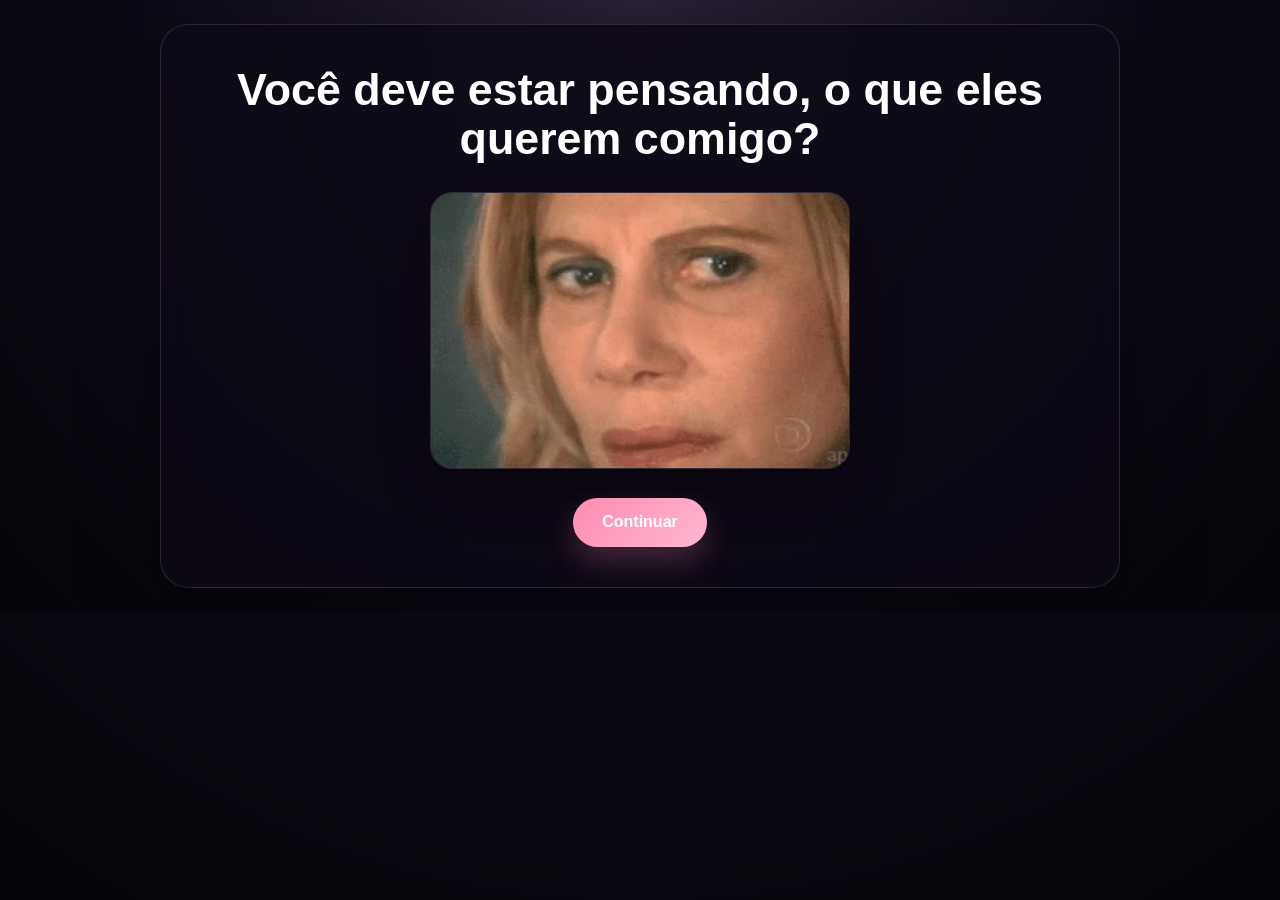
==== index.html @ e476527e "Add files via upload" ====
<!DOCTYPE html>
<html lang="pt-BR">
<head>
  <meta charset="UTF-8">
  <meta name="viewport" content="width=device-width, initial-scale=1.0">
  <title>Começo</title>
  <link rel="icon" href="sorriso.avif" type="image/avif">
  <link rel="stylesheet" href="começo.css">
  <script src="pageTransition.js" defer></script>
</head>
<body>
  <main class="intro-screen">
    <div class="intro-card">
      <h1>Você deve estar pensando, o que eles querem comigo?</h1>
      <div class="gif-wrap">
        <img src="Nazaré.gif" alt="Nazaré GIF" />
      </div>
      <a href="continuar.html" class="continue-btn">Continuar</a>
    </div>
  </main>
</body>
</html>
---- começo.css ----
:root {
  color-scheme: dark;
  color: #ffffff;
  background-color: #08070b;
}

* {
  box-sizing: border-box;
}

html, body {
  margin: 0;
  padding: 0;
  min-height: 100%;
  background: radial-gradient(circle at top, #2b2237 0%, #0b0814 60%, #050307 100%);
  color: #f5f5f5;
  font-family: 'Quicksand', sans-serif;
}

body {
  display: flex;
  align-items: center;
  justify-content: center;
  padding: 1.5rem;
}

.intro-screen {
  width: 100%;
  max-width: 960px;
}

.intro-card {
  text-align: center;
  padding: 2.5rem 1.5rem;
  border: 1px solid rgba(255, 255, 255, 0.12);
  border-radius: 28px;
  backdrop-filter: blur(14px);
  background: rgba(14, 10, 22, 0.88);
  box-shadow: 0 18px 80px rgba(0, 0, 0, 0.45);
}

.intro-card h1 {
  font-size: clamp(1.8rem, 3.5vw, 2.8rem);
  line-height: 1.1;
  margin: 0 0 1.8rem;
  color: #ffffff;
}

.gif-wrap {
  max-width: 420px;
  margin: 0 auto;
  border-radius: 22px;
  overflow: hidden;
  border: 1px solid rgba(255, 255, 255, 0.14);
  box-shadow: 0 20px 50px rgba(0, 0, 0, 0.35);
}

.gif-wrap img {
  display: block;
  margin: 0 auto;
  width: 100%;
  height: auto;
}

.continue-btn{
  display:inline-flex;
  margin:1.8rem auto 0;
  padding:.95rem 1.8rem;
  background: linear-gradient(135deg, #ff8cb0 0%, #ffb7d2 100%);
  color:#fff;
  text-decoration:none;
  border-radius:999px;
  font-weight:700;
  box-shadow:0 14px 30px rgba(255, 140, 176, .22);
  transition:transform .2s ease, box-shadow .2s ease;
}

.continue-btn:hover{
  transform:translateY(-2px);
  box-shadow:0 18px 38px rgba(255, 140, 176, .28);
}

@media (max-width: 640px) {
  .intro-card {
    padding: 1.8rem 1rem;
  }
  .intro-card h1 {
    font-size: clamp(1.6rem, 6vw, 2.4rem);
  }
}

body.fade-in {
  opacity: 0;
  animation: pageFadeIn .35s ease forwards;
}

body.fade-out {
  opacity: 1;
  animation: pageFadeOut .3s ease forwards;
}

@keyframes pageFadeIn {
  from { opacity: 0; }
  to { opacity: 1; }
}

@keyframes pageFadeOut {
  from { opacity: 1; }
  to { opacity: 0; }
}
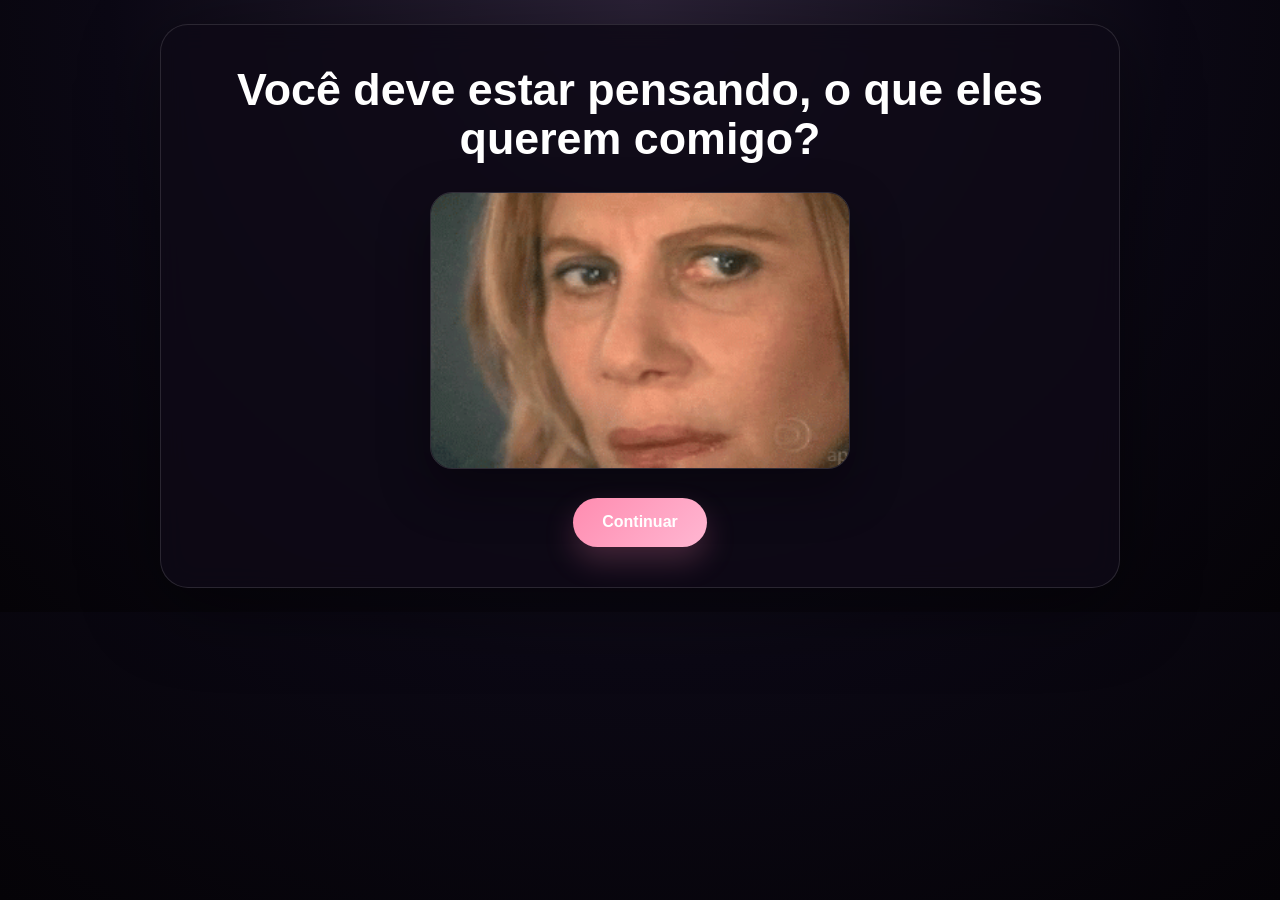
==== commit dd6f9655: "Change continue button link to index2.html Updated the link in the continue button to point to 'inde" ====
--- a/index.html
+++ b/index.html
@@ -15,7 +15,7 @@
       <div class="gif-wrap">
         <img src="Nazaré.gif" alt="Nazaré GIF" />
       </div>
-      <a href="continuar.html" class="continue-btn">Continuar</a>
+      <a href="index2.html" class="continue-btn">Continuar</a>
     </div>
   </main>
 </body>
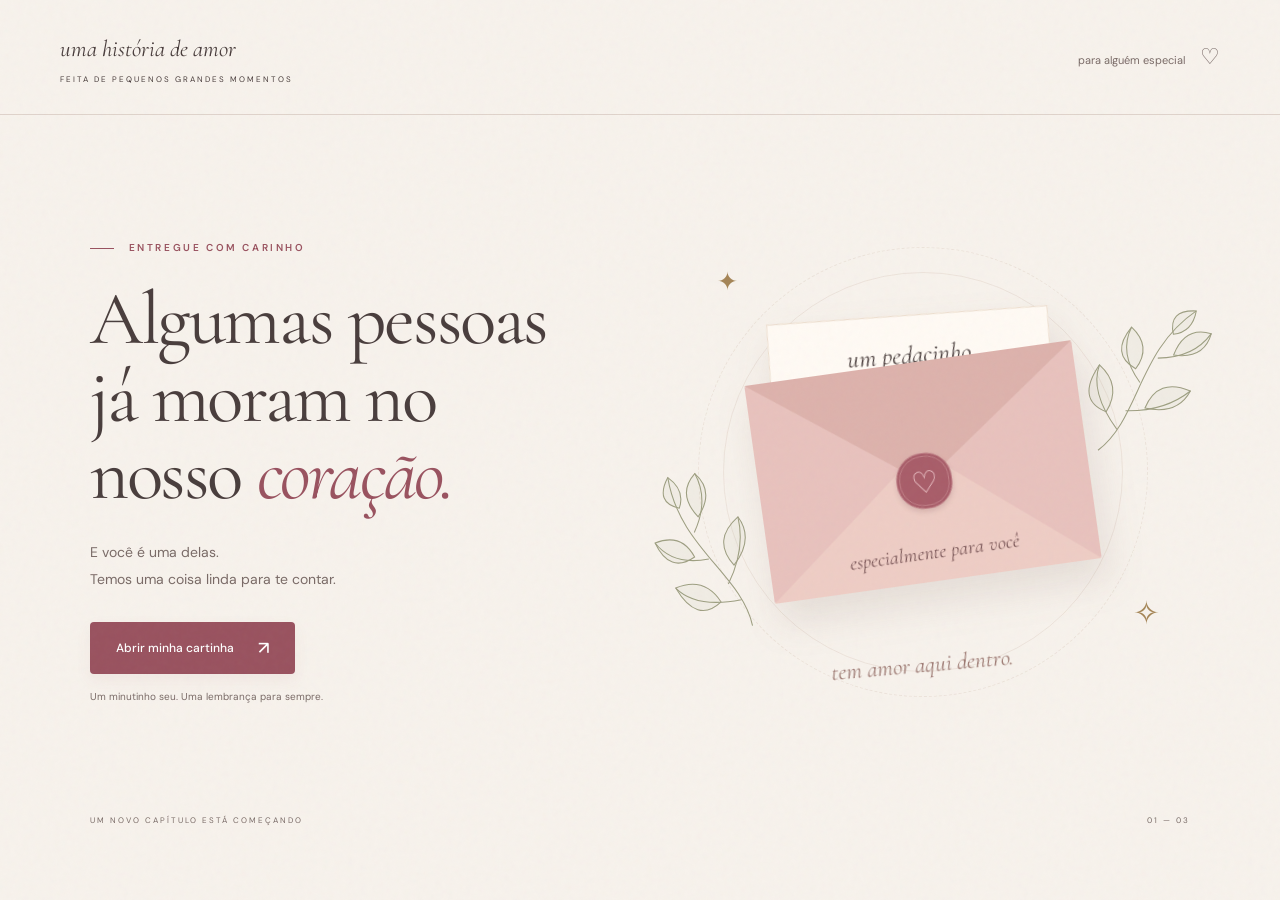
==== commit 127b5fbe: "Redesign Inaiê invitation as an interactive keepsake letter" ====
--- a/index.html
+++ b/index.html
@@ -1,22 +1,40 @@
-<!DOCTYPE html>
-<html lang="pt-BR">
-<head>
-  <meta charset="UTF-8">
-  <meta name="viewport" content="width=device-width, initial-scale=1.0">
-  <title>Começo</title>
-  <link rel="icon" href="sorriso.avif" type="image/avif">
-  <link rel="stylesheet" href="começo.css">
-  <script src="pageTransition.js" defer></script>
-</head>
-<body>
-  <main class="intro-screen">
-    <div class="intro-card">
-      <h1>Você deve estar pensando, o que eles querem comigo?</h1>
-      <div class="gif-wrap">
-        <img src="Nazaré.gif" alt="Nazaré GIF" />
-      </div>
-      <a href="index2.html" class="continue-btn">Continuar</a>
-    </div>
-  </main>
-</body>
-</html>
+<!doctype html>
+<html lang="pt-BR">
+<head>
+  <meta charset="utf-8">
+  <meta name="viewport" content="width=device-width, initial-scale=1">
+  <meta name="theme-color" content="#f7f2ec">
+  <meta name="description" content="Uma pequena carta. Um amor imenso. Uma surpresa preparada com carinho para você.">
+  <meta property="og:title" content="Tem uma cartinha para você ♡">
+  <meta property="og:description" content="Reserve um instante. Preparamos uma surpresa com muito carinho.">
+  <title>Uma cartinha para você ♡</title>
+  <link rel="icon" href="favicon.svg" type="image/svg+xml">
+  <link rel="stylesheet" href="style.css">
+  <script src="script.js" defer></script>
+</head>
+<body>
+  <svg class="svg-defs" aria-hidden="true" xmlns="http://www.w3.org/2000/svg"><defs><symbol id="sprig" viewBox="0 0 160 230"><g fill="none" stroke="currentColor" stroke-width="1.3"><path d="M75 222C100 162 56 92 94 13M82 188Q30 165 24 130M80 163Q122 140 137 102M78 124Q37 106 35 70M82 87Q120 65 124 28"/><path d="M60 176Q20 182 24 130Q61 138 60 176ZM99 148Q94 107 137 102Q138 136 99 148ZM65 112Q28 112 35 70Q69 78 65 112ZM97 74Q91 36 124 28Q132 60 97 74ZM84 52Q63 29 94 13Q103 38 84 52Z" fill="currentColor" fill-opacity=".08"/></g></symbol></defs></svg>
+  <div class="page-grain" aria-hidden="true"></div>
+  <header class="masthead"><a class="wordmark" href="index.html" aria-label="Voltar ao início">uma história de amor<span>FEITA DE PEQUENOS GRANDES MOMENTOS</span></a><span class="header-note">para alguém especial <span aria-hidden="true">♡</span></span></header>
+  <main id="main">
+    <section id="cover" class="cover" aria-labelledby="cover-title">
+      <div class="cover-copy"><p class="eyebrow"><span></span> ENTREGUE COM CARINHO</p><h1 id="cover-title">Algumas pessoas<br>já moram no<br>nosso <em>coração.</em></h1><p class="lead">E você é uma delas.<br>Temos uma coisa linda para te contar.</p><a href="#story" class="button primary" id="open-letter">Abrir minha cartinha <span aria-hidden="true">↗</span></a><p class="small-note">Um minutinho seu. Uma lembrança para sempre.</p></div>
+      <div class="envelope-scene" aria-hidden="true"><div class="orbit orbit-one"></div><div class="orbit orbit-two"></div><span class="scene-star star-one">✦</span><span class="scene-star star-two">✧</span><svg class="botanical botanical-left"><use href="#sprig"/></svg><svg class="botanical botanical-right"><use href="#sprig"/></svg><div class="envelope"><div class="letter-peek"><span>um pedacinho</span><strong>do nosso amor</strong><i>♡</i></div><div class="envelope-back"></div><div class="envelope-front"></div><div class="envelope-flap"></div><div class="wax-seal">♡</div><div class="envelope-address">especialmente para você</div></div><p class="scene-caption">tem amor aqui dentro.</p></div>
+      <div class="cover-bottom"><span>UM NOVO CAPÍTULO ESTÁ COMEÇANDO</span><span aria-hidden="true">01 — 03</span></div>
+    </section>
+    <div id="experience">
+      <nav class="chapter-nav" aria-label="Capítulos do convite"><a href="#story" class="active">01 <span>Nossa história</span></a><span class="nav-line"></span><a href="#invitation">02 <span>O convite</span></a><span class="nav-line"></span><a href="#answer">03 <span>Seu lugar aqui</span></a></nav>
+      <section id="story" class="story section" aria-labelledby="story-title">
+        <div class="story-copy"><p class="eyebrow">01 / ONDE TUDO COMEÇOU</p><h2 id="story-title" tabindex="-1">Antes de te conhecer,<br>eu já era muito <em>amada.</em></h2><p class="body-copy">Ainda estou aqui, no quentinho da barriga da mamãe. Mas, do lado de fora, a minha história já está cheia de amor.</p><p class="body-copy">Quer ver como tudo começou?</p><div class="memory-description" aria-live="polite" aria-atomic="true"><span id="memory-number" class="memory-number">01</span><div><h3 id="memory-title">A notícia mais linda</h3><p id="memory-copy">Um teste, o sorriso do papai e uma vida inteira de amor começando.</p></div></div><div class="gallery-controls"><button id="previous-memory" class="round-button" aria-label="Memória anterior" disabled>←</button><span id="memory-count" aria-live="off">01 / 03</span><button id="next-memory" class="round-button" aria-label="Próxima memória">→</button></div><a href="#invitation" class="text-link">Agora, tenho um pedido… <span aria-hidden="true">↓</span></a></div>
+        <div class="album" aria-label="Álbum de memórias" tabindex="0"><span class="tape" aria-hidden="true"></span><button class="photo-button" id="expand-photo" aria-label="Ampliar foto: A notícia mais linda"><img id="memory-photo" src="teste.jpeg" alt="Papai sorrindo e segurando o teste de gravidez" width="1200" height="1600" loading="lazy"><span class="zoom-label">Ampliar ↗</span></button><div class="photo-caption"><span id="photo-caption">O dia em que tudo mudou.</span><span aria-hidden="true">♡</span></div><div class="album-dots" aria-label="Escolher memória"><button class="selected" aria-label="Memória 1: A notícia mais linda" aria-pressed="true" data-memory="0"></button><button aria-label="Memória 2: Meu primeiro retratinho" aria-pressed="false" data-memory="1"></button><button aria-label="Memória 3: Meu primeiro lar" aria-pressed="false" data-memory="2"></button></div></div>
+      </section>
+      <section id="invitation" class="invitation section" aria-labelledby="invitation-title"><svg class="invitation-sprig" aria-hidden="true"><use href="#sprig"/></svg><p class="eyebrow">02 / UM PEDIDO PARA A VIDA TODA</p><span class="little-heart" aria-hidden="true">♡</span><p class="letter-greeting">Oi, sou a Inaiê.</p><h2 id="invitation-title">Meu mundo ainda é pequenininho.<br>Mas nele já existe<br><em>um lugar para você.</em></h2><p class="invitation-copy">Mamãe e papai escolheram alguém especial para caminhar comigo.<br>Para ser abraço, conselho, colo e um amor que fica.</p><div class="question-card"><span class="eyebrow">ELES ESCOLHERAM VOCÊ.</span><h3>Aceita ser meu<br><em>dindo ou minha dinda?</em></h3><p>Não só em um dia especial.<br>Em todos os capítulos da minha vida.</p><a class="button primary" href="#answer">Quero fazer parte dessa história <span aria-hidden="true">♡</span></a></div><p class="signature">Com amor, <strong>Inaiê</strong><span>e os papais, que já estão sorrindo por aqui.</span></p></section>
+      <section id="answer" class="answer section" aria-labelledby="answer-title"><div class="answer-art" aria-hidden="true"><div class="keepsake"><span>UM AMOR PARA A VIDA TODA</span><img src="eco2.jpeg" alt="" loading="lazy" width="376" height="349"><strong>Inaiê</strong><p>Tem um lugar no meu coração<br>que já é seu.</p><i>♡</i></div><svg><use href="#sprig"/></svg></div><div class="answer-copy"><p class="eyebrow">03 / SEU LUGAR NA MINHA HISTÓRIA</p><div id="before-yes"><h2 id="answer-title">Os melhores laços<br>são feitos de <em>amor.</em></h2><p class="body-copy">Obrigada por já fazer parte da nossa história.<br>Podemos contar com você na próxima?</p><button class="button primary" id="accept">Sim! Com todo o meu coração <span aria-hidden="true">♡</span></button><p class="small-note">Seu “sim” fica guardado neste dispositivo.</p></div><div id="after-yes" hidden><p class="success-label">♡ CONVITE ACEITO</p><h2 tabindex="-1" id="success-title">Agora, esse amor<br>tem um <em>novo laço.</em></h2><p class="body-copy">Inaiê ganhou mais um colo para chamar de lar.<br>Que sorte a nossa ter você por perto!</p><div class="answer-actions"><button class="button primary" id="download">Guardar esta lembrança <span aria-hidden="true">↓</span></button><button class="button secondary" id="share">Compartilhar meu “sim” <span aria-hidden="true">↗</span></button></div><p class="small-note">O aceite não é enviado automaticamente aos papais. Compartilhe a novidade com eles.</p><button id="celebrate" class="text-link">Mais um pouquinho de alegria ✧</button></div><p id="status" role="status" class="status"></p></div></section>
+      <footer class="footer"><span class="footer-heart" aria-hidden="true">♡</span><p>Ainda nem cheguei.<br><em>E já tenho tanto amor me esperando.</em></p><span>FEITO COM AMOR, PARA A CHEGADA DA INAIÊ</span><button id="restart" class="text-link">Rever a cartinha ↺</button></footer>
+    </div>
+  </main>
+  <dialog id="photo-dialog" aria-label="Foto ampliada"><button class="round-button close-dialog" aria-label="Fechar foto ampliada">×</button><img src="teste.jpeg" alt=""><p></p></dialog>
+  <canvas id="confetti" aria-hidden="true"></canvas>
+  <noscript><p class="noscript-note">Esta cartinha pode ser lida sem JavaScript. Para percorrer o álbum e guardar seu aceite, ative o JavaScript no navegador.</p></noscript>
+</body>
+</html>
--- a/style.css
+++ b/style.css
@@ -0,0 +1,7 @@
+@import url('https://fonts.googleapis.com/css2?family=Cormorant+Garamond:ital,wght@0,400;0,500;0,600;1,400;1,500&family=DM+Sans:wght@400;500;600;700&display=swap');
+:root{--paper:#f7f2ec;--ink:#493d3c;--muted:#796a66;--rose:#99525f;--pink:#e6c2c1;--line:#dfd3cb;--serif:'Cormorant Garamond',Georgia,serif;--sans:'DM Sans',Arial,sans-serif}*{box-sizing:border-box}html{scroll-behavior:smooth;scroll-padding-top:28px}body{margin:0;background:var(--paper);color:var(--ink);font-family:var(--sans);font-size:15px;line-height:1.7}button,a{-webkit-tap-highlight-color:transparent}button{font:inherit;color:inherit;cursor:pointer}a{color:inherit}button:disabled{opacity:.35;cursor:default}a,button{touch-action:manipulation}button:focus-visible,a:focus-visible,[tabindex]:focus-visible{outline:3px solid var(--rose);outline-offset:6px}button,a{transition:background .2s,transform .2s,color .2s}button:hover:not(:disabled),.button:hover{transform:translateY(-2px)}[hidden]{display:none!important}.svg-defs{position:absolute;width:0;height:0;overflow:hidden}.page-grain{position:fixed;inset:0;pointer-events:none;opacity:.22;z-index:10;background-image:url("data:image/svg+xml,%3Csvg viewBox='0 0 180 180' xmlns='http://www.w3.org/2000/svg'%3E%3Cfilter id='n'%3E%3CfeTurbulence type='fractalNoise' baseFrequency='.8' numOctaves='3' stitchTiles='stitch'/%3E%3C/filter%3E%3Cpath fill='%23786a60' opacity='.14' filter='url(%23n)' d='M0 0h180v180H0z'/%3E%3C/svg%3E")}.masthead{max-width:1280px;margin:auto;padding:30px 60px;display:flex;justify-content:space-between;align-items:center;border-bottom:1px solid var(--line)}.wordmark{font-family:var(--serif);font-size:23px;text-decoration:none;font-style:italic}.wordmark span{display:block;font:8px var(--sans);letter-spacing:2px;margin-top:5px}.header-note{font-size:11px;color:var(--muted)}.header-note span{font-size:22px;margin-left:12px}.cover{overflow:clip;max-width:1280px;min-height:740px;margin:auto;display:grid;grid-template-columns:1fr 1fr;align-items:center;position:relative;padding:66px 90px 92px;gap:30px}.eyebrow{font-size:10px;letter-spacing:2.6px;font-weight:600;color:var(--rose);margin:0 0 25px;display:block}.eyebrow>span{display:inline-block;width:24px;height:1px;background:var(--rose);vertical-align:middle;margin-right:10px}h1,h2,h3,p{margin-top:0}h1,h2,h3{font-family:var(--serif);font-weight:400;line-height:1.03}h1{font-size:clamp(56px,5.9vw,80px);letter-spacing:-2.4px;margin-bottom:25px}em{color:var(--rose);font-weight:400}.lead{font-size:14px;line-height:1.9;color:var(--muted);margin-bottom:30px}.button{display:inline-flex;align-items:center;justify-content:center;gap:24px;min-height:52px;padding:15px 25px;border:1px solid transparent;border-radius:4px;font-size:12px;font-weight:500;line-height:1.5;text-decoration:none}.primary{background:var(--rose);color:white;box-shadow:0 6px 16px #99525f12}.primary:hover{background:#80424d}.button span{font-size:18px;line-height:1}.secondary{background:transparent;border-color:#c8afa9}.small-note{font-size:10px;line-height:1.7;color:var(--muted);margin:14px 0 0;max-width:350px}.envelope-scene{position:relative;display:grid;place-items:center;min-height:450px}.orbit{position:absolute;border:1px solid #d6c5b652;border-radius:50%;width:400px;height:400px}.orbit-two{width:450px;height:450px;border-style:dashed;transform:rotate(20deg)}.envelope{width:330px;height:220px;position:relative;transform:rotate(-8deg);filter:drop-shadow(5px 20px 18px #72504820);transition:transform .7s}.envelope-back{position:absolute;inset:0;background:#dca9a8;border-radius:4px}.letter-peek{position:absolute;left:24px;right:24px;top:-48px;background:#fffaf4;text-align:center;z-index:1;padding:24px 12px 70px;transform:rotate(4deg);border:1px solid #eddfd0;transition:transform .7s}.letter-peek span,.letter-peek strong{display:block;font:italic 25px var(--serif);font-weight:400}.letter-peek strong{font-size:30px}.letter-peek i{position:absolute;top:110px;left:46%;color:var(--rose);font-size:24px}.envelope-front{position:absolute;inset:0;z-index:3;background:#e8c2bd;clip-path:polygon(0 0,50% 55%,100% 0,100% 100%,0 100%);border-radius:4px}.envelope-front:after{content:'';position:absolute;inset:0;background:#eecdc5;clip-path:polygon(0 100%,50% 40%,100% 100%)}.envelope-flap{position:absolute;inset:0;z-index:2;background:#ddb2ac;clip-path:polygon(0 0,100% 0,50% 57%)}.wax-seal{position:absolute;left:calc(50% - 28px);top:91px;width:56px;height:56px;display:grid;place-items:center;border-radius:48% 46% 45% 48%;background:#a85d69;color:#f2cdd0;border:4px double #bf7d85;box-shadow:0 3px 5px #75494e30;z-index:4;font-size:30px}.envelope-address{position:absolute;bottom:17px;left:0;right:0;text-align:center;z-index:4;font:italic 20px var(--serif);color:#785455}.botanical{position:absolute;width:130px;height:240px;color:#9e9f82}.botanical-left{left:-14px;bottom:25px;transform:rotate(-35deg)}.botanical-right{right:-20px;top:10px;transform:rotate(30deg)}.scene-star{position:absolute;color:#a58556;font-size:25px}.star-one{top:14px;left:62px}.star-two{bottom:57px;right:30px;font-size:32px}.scene-caption{position:absolute;bottom:-5px;font:italic 23px var(--serif);color:#9b7770;transform:rotate(-5deg)}.opening .envelope{transform:rotate(0) translateY(8px)}.opening .letter-peek{transform:translateY(-45px) rotate(0)}.cover-bottom{position:absolute;bottom:28px;left:90px;right:90px;display:flex;justify-content:space-between;letter-spacing:2px;font-size:8px;color:var(--muted)}.chapter-nav{display:flex;align-items:center;justify-content:center;gap:25px;padding:30px 20px;border-bottom:1px solid var(--line);border-top:1px solid var(--line)}.chapter-nav a{font-size:10px;letter-spacing:1px;text-decoration:none;color:var(--muted)}.chapter-nav a.active{color:var(--rose)}.chapter-nav a span{margin-left:8px}.nav-line{width:50px;height:1px;background:var(--line)}.section{padding:100px 70px;max-width:1180px;margin:auto}h2{font-size:clamp(42px,4.5vw,58px);letter-spacing:-1.2px;margin-bottom:25px}.story{display:grid;grid-template-columns:1.1fr 1fr;gap:85px;align-items:center}.body-copy{font-size:13px;line-height:1.9;color:var(--muted);max-width:390px;margin-bottom:18px}.memory-description{display:flex;gap:18px;border-top:1px solid var(--line);padding-top:25px;margin-top:30px;min-height:145px}.memory-number{font:italic 38px var(--serif);color:#b6988c}.memory-description h3{font-size:25px;margin:0 0 9px}.memory-description p{font-size:12px;line-height:1.8;color:var(--muted);max-width:280px;margin:0}.gallery-controls{display:flex;align-items:center;gap:22px;margin:0 0 28px}.gallery-controls>span{font-size:10px;letter-spacing:2px}.round-button{border:1px solid #cdbdb4;border-radius:50%;width:44px;height:44px;background:transparent;display:inline-grid;place-items:center;font-size:20px}.text-link{border:0;border-bottom:1px solid #b98e8c;background:none;padding:6px 0;font-size:11px;text-decoration:none;display:inline-block;color:var(--rose)}.text-link span{margin-left:25px}.album{position:relative;background:#fffcf7;padding:15px 15px 24px;box-shadow:0 12px 40px #4d392513;transform:rotate(3deg);border:1px solid #eee4d9}.tape{position:absolute;top:-17px;left:calc(50% - 48px);width:96px;height:33px;transform:rotate(-6deg);background:#d8c7ad8c;z-index:2;clip-path:polygon(2% 0,98% 4%,100% 90%,0 100%)}.photo-button{padding:0;border:0;background:#e6ded4;position:relative;width:100%;display:block}.photo-button:hover:not(:disabled){transform:none}.photo-button img{display:block;width:100%;height:350px;object-fit:cover;object-position:center}.photo-button img.ultrasound{object-fit:contain;background:#272728}.zoom-label{position:absolute;bottom:12px;right:12px;color:white;background:#302d2bc4;font-size:9px;padding:4px 10px;border-radius:20px}.photo-caption{font:italic 23px var(--serif);display:flex;align-items:center;justify-content:space-between;padding:19px 5px 0;gap:8px}.photo-caption>span:last-child{font-size:27px;color:var(--rose)}.album-dots{position:absolute;bottom:-43px;left:0;right:0;display:flex;justify-content:center;transform:rotate(-3deg)}.album-dots button{width:32px;height:32px;border:0;background:none;position:relative}.album-dots button:after{content:'';width:6px;height:6px;background:#cdbbb4;border-radius:50%;display:block;margin:auto}.album-dots .selected:after{background:var(--rose);width:8px;height:8px}.invitation{position:relative;max-width:none;background:#f1e5df;text-align:center;padding-top:90px;padding-bottom:75px;overflow:hidden}.invitation>.eyebrow{margin-bottom:28px}.little-heart{font:38px var(--serif);color:var(--rose);display:block;margin-bottom:14px}.letter-greeting{font:italic 28px var(--serif);margin-bottom:22px}.invitation h2{font-size:clamp(40px,4.8vw,65px);line-height:1.09}.invitation-copy{font-size:13px;line-height:2;color:var(--muted);margin:30px auto;max-width:500px}.invitation-sprig{position:absolute;left:-45px;top:110px;width:230px;height:370px;color:#b1a792;transform:rotate(28deg);opacity:.55}.question-card{position:relative;max-width:530px;margin:38px auto 30px;padding:38px 28px;background:#faf5ef;border:1px solid #dbc7ba;outline:1px solid #dbc7ba;outline-offset:-9px;box-shadow:0 10px 40px #72504808}.question-card .eyebrow{font-size:8px;letter-spacing:2px;margin-bottom:20px}.question-card h3{font-size:44px;line-height:1.12;margin-bottom:20px}.question-card p{font-size:12px;color:var(--muted);margin-bottom:25px}.signature{font:italic 21px var(--serif);margin:30px 0 0}.signature strong{font-size:38px;font-weight:400;display:block;color:var(--rose);line-height:1.2}.signature span{display:block;font:10px var(--sans);color:var(--muted);margin-top:13px}.answer{overflow:clip;display:grid;grid-template-columns:1fr 1.1fr;align-items:center;gap:100px;padding-top:110px;padding-bottom:100px}.answer-art{position:relative;padding:0 20px}.keepsake{text-align:center;background:#fffaf3;padding:30px 25px;transform:rotate(-5deg);box-shadow:0 15px 40px #4d392517;position:relative;border:1px solid #e2d3c4}.keepsake>span{font-size:7px;letter-spacing:2px}.keepsake img{display:block;width:135px;height:145px;object-fit:cover;border-radius:80px 80px 4px 4px;margin:25px auto 20px;filter:sepia(.15)}.keepsake strong{font:italic 50px var(--serif);color:var(--rose)}.keepsake p{font-size:11px;margin:14px 0}.keepsake i{font-size:25px;color:var(--rose)}.answer-art>svg{position:absolute;right:-35px;bottom:-40px;width:130px;height:210px;color:#969d82;transform:rotate(20deg)}.answer-actions{display:flex;flex-direction:column;align-items:flex-start;gap:12px}.success-label{font-size:10px;letter-spacing:2px;color:var(--rose);margin-bottom:18px}#celebrate{margin-top:18px}.status{font-size:12px;color:var(--rose);margin:16px 0 0}.footer{text-align:center;border-top:1px solid var(--line);padding:45px 20px 35px}.footer-heart{font-size:28px;color:var(--rose)}.footer p{font:30px/1.3 var(--serif);margin:17px 0 23px}.footer>span:last-of-type{display:block;font-size:8px;letter-spacing:2px;color:var(--muted)}.footer button{display:block;margin:22px auto 0}.noscript-note{text-align:center;padding:20px;font-size:12px}#confetti{position:fixed;inset:0;pointer-events:none;width:100%;height:100%;z-index:30}dialog{border:0;border-radius:8px;max-width:90vw;max-height:92dvh;padding:55px 20px 15px;background:var(--paper);color:var(--ink)}dialog::backdrop{background:#33282bd9;backdrop-filter:blur(5px)}dialog img{display:block;max-width:100%;max-height:65dvh;width:auto;height:auto;margin:auto;object-fit:contain}dialog p{font:italic 24px var(--serif);text-align:center;margin:15px 0 0}.close-dialog{position:absolute;right:10px;top:8px;width:36px;height:36px}.photo-button img.changing{animation:photo-in .35s ease-out}@keyframes photo-in{from{opacity:.3;transform:scale(.98)}to{opacity:1;transform:scale(1)}}
+@media(min-width:1400px){.cover{min-height:780px}}@media(max-width:1000px){.masthead{padding:25px 35px}.cover{padding:60px 40px 90px;gap:15px;min-height:690px}.envelope{width:280px;height:190px}.wax-seal{top:76px}.envelope-scene{min-height:390px}.orbit{width:320px;height:320px}.orbit-two{width:350px;height:350px}.botanical{width:100px;height:180px}.botanical-left{left:0}.botanical-right{right:0}.cover-bottom{left:40px;right:40px}.section{padding:80px 40px}.story{gap:45px}.photo-button img{height:310px}.answer{gap:55px}.answer-art{padding:0}.invitation-sprig{width:150px;left:-60px}.question-card{max-width:510px}}
+@media(max-width:680px){.masthead{padding:20px 23px}.wordmark{font-size:22px}.wordmark span{font-size:6px;letter-spacing:1.5px}.header-note{font-size:0}.header-note span{font-size:24px}.cover{display:flex;flex-direction:column;padding:40px 25px 60px;gap:0;min-height:0;text-align:center}.cover .eyebrow{font-size:8px;margin-bottom:23px}h1{font-size:59px;letter-spacing:-1.8px;line-height:.99;margin-bottom:20px}.lead{font-size:12px;margin-bottom:23px}.cover .small-note{font-size:9px;margin:12px auto 0}.envelope-scene{width:100%;max-width:350px;min-height:320px;margin-top:38px}.envelope{width:250px;height:167px}.letter-peek{top:-35px;padding-top:15px}.letter-peek span{font-size:21px}.letter-peek strong{font-size:26px}.wax-seal{top:65px;left:calc(50% - 24px);width:48px;height:48px;font-size:26px}.envelope-address{font-size:17px;bottom:11px}.orbit{width:270px;height:270px}.orbit-two{width:300px;height:300px}.botanical-left{left:0;bottom:8px;width:85px;height:160px}.botanical-right{right:0;top:10px;width:90px}.scene-caption{font-size:20px;bottom:-10px}.star-one{left:25px;top:6px;font-size:20px}.star-two{right:10px;bottom:30px;font-size:22px}.cover-bottom{font-size:6px;letter-spacing:1.2px;bottom:18px;left:25px;right:25px}.chapter-nav{gap:10px;padding:22px 16px}.chapter-nav a{font-size:8px;letter-spacing:0}.chapter-nav a span{margin-left:3px}.nav-line{width:16px}.section{padding:60px 25px}.story{display:flex;flex-direction:column;gap:35px;align-items:stretch;padding-bottom:92px}.eyebrow{font-size:8px;letter-spacing:2px;margin-bottom:22px}h2{font-size:44px;letter-spacing:-1px;line-height:1.05}.body-copy{font-size:12px;max-width:100%}.memory-description{min-height:125px;margin-top:25px;padding-top:22px}.memory-description p{font-size:11px}.memory-description h3{font-size:26px}.gallery-controls{margin-bottom:20px}.album{max-width:350px;width:calc(100% - 14px);align-self:center;padding:12px 12px 18px;transform:rotate(2deg)}.photo-button img{height:340px}.photo-caption{font-size:21px;padding-top:15px}.invitation{padding:60px 22px}.invitation h2{font-size:43px;line-height:1.07}.invitation-copy{font-size:12px;max-width:310px}.invitation-copy br{display:none}.invitation-sprig{width:100px;top:80px;left:-55px;opacity:.35}.question-card{margin-top:30px;padding:32px 20px}.question-card h3{font-size:38px}.question-card .button{font-size:10px;padding:14px;gap:10px}.signature span{font-size:9px}.answer{display:flex;flex-direction:column;gap:60px;padding-top:65px}.answer-art{width:240px;order:2}.answer-copy{width:100%}.answer .button{font-size:11px;gap:14px}.answer-actions{align-items:stretch}.small-note{font-size:10px}.keepsake{padding:25px 18px}.keepsake img{width:115px;height:125px}.answer-art>svg{width:100px;right:-35px}.footer p{font-size:27px}.footer>span:last-of-type{font-size:6px;letter-spacing:1.6px}.footer{padding-top:30px}}
+@media(max-width:360px){h1{font-size:52px}.cover{padding-left:18px;padding-right:18px}.chapter-nav{gap:7px}.chapter-nav a{font-size:7px}.photo-button img{height:290px}.question-card h3{font-size:33px}.question-card .button{font-size:9px}h2{font-size:39px}}
+@media(prefers-reduced-motion:reduce){html{scroll-behavior:auto}*,*:before,*:after{animation:none!important;transition:none!important}}
+@media print{.masthead,.cover,.chapter-nav,.story,.invitation,.answer-art,.footer,button,.button,.small-note,.text-link,.page-grain,#confetti{display:none!important}#experience{display:block!important}.answer{display:block;padding:50px}.answer-copy{max-width:600px;margin:auto}body{background:#fff}.answer h2{font-size:50px}}
